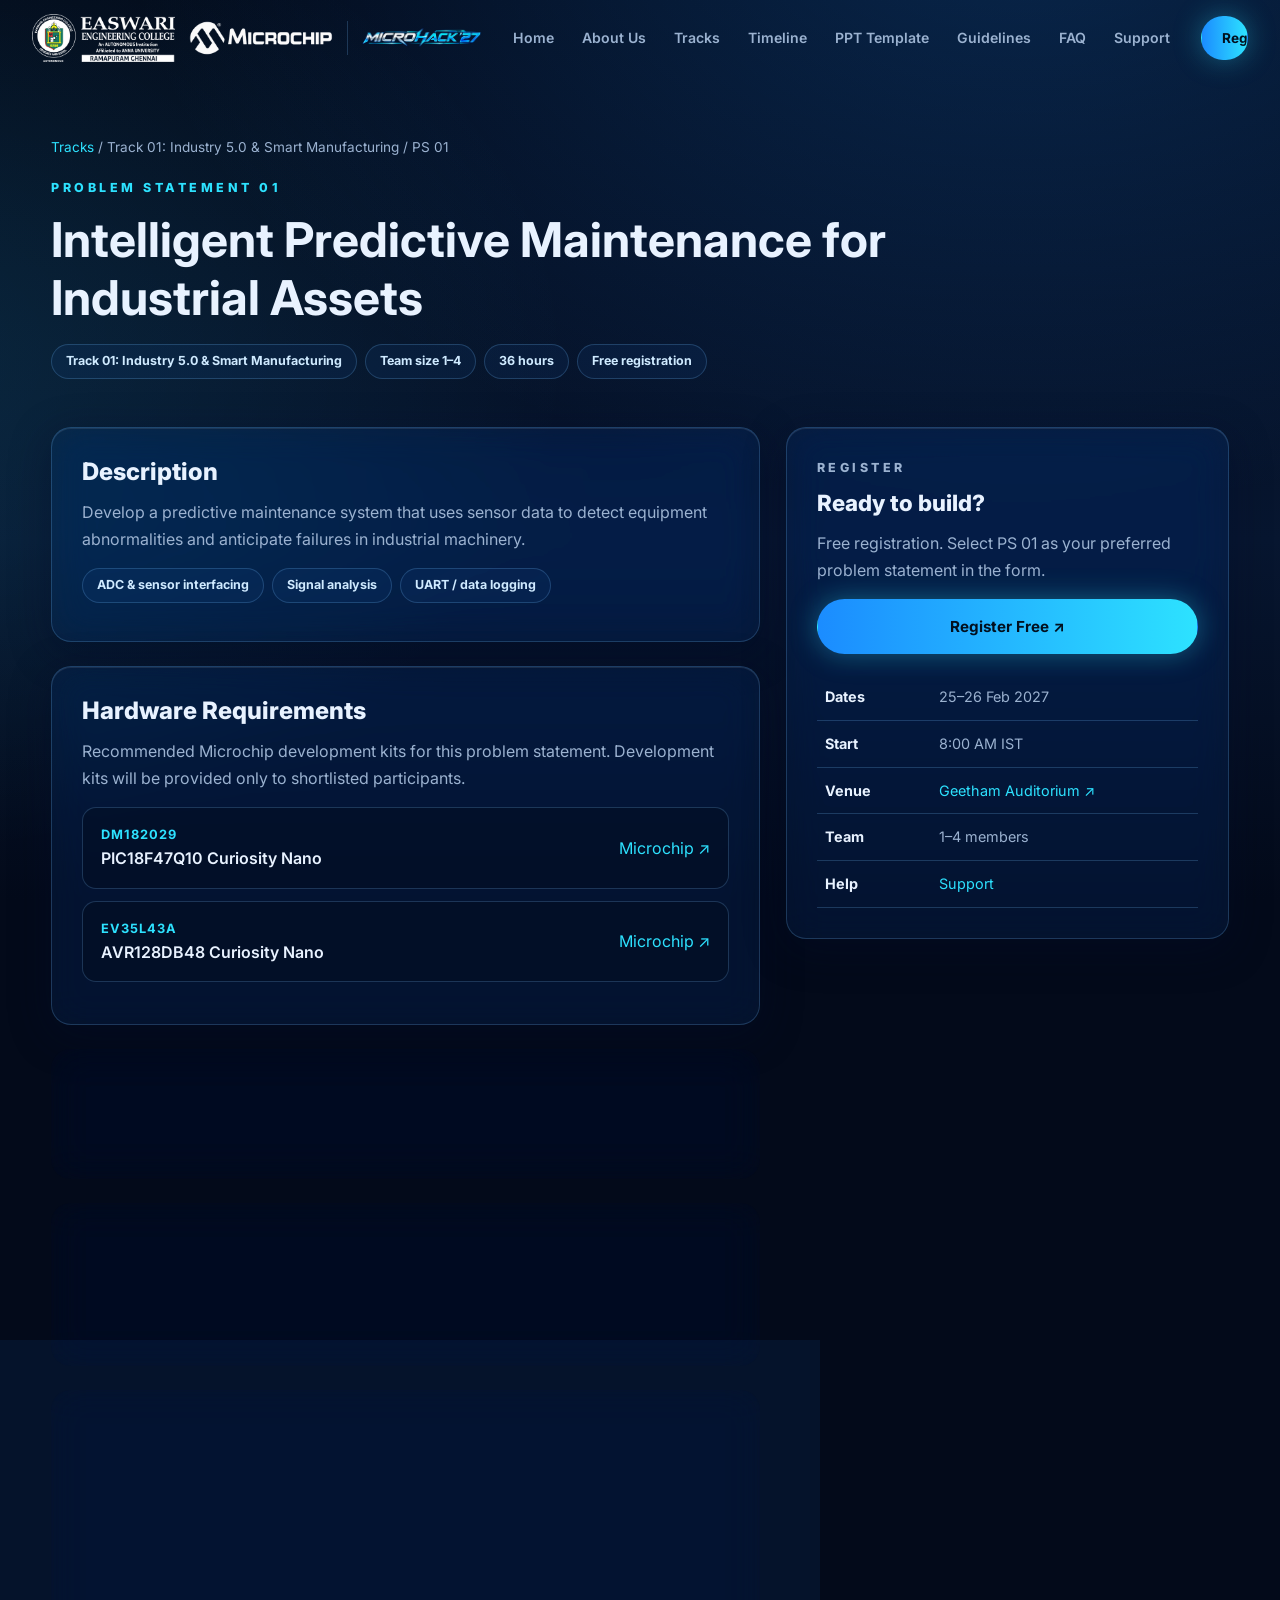
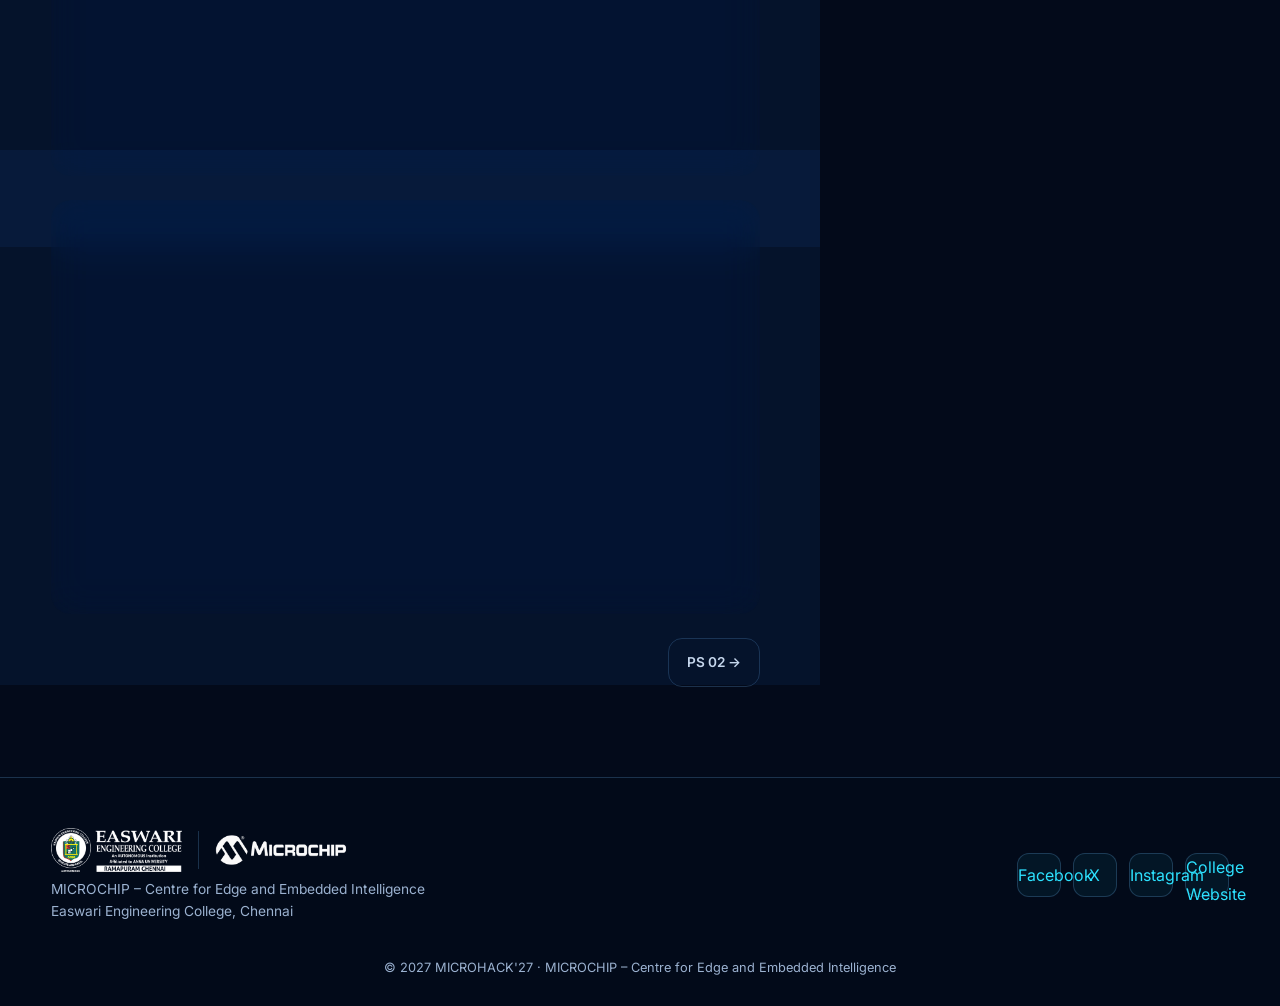
==== ps.html @ e2ea599c "Add files via upload" ====
<!DOCTYPE html><html lang="en"><head><meta charset="UTF-8"><meta name="viewport" content="width=device-width,initial-scale=1"><title>Problem Statement | MICROHACK'27</title><meta name="description" content="MICROHACK'27 – National Level 36 Hours Hackathon, 25–26 February 2027 at Easwari Engineering College, Chennai. Free registration."><meta name="theme-color" content="#030a1a"><link rel="icon" type="image/png" sizes="32x32" href="assets/img/favicon-32.png"><link rel="icon" type="image/png" sizes="192x192" href="assets/img/favicon-192.png"><link rel="apple-touch-icon" href="assets/img/apple-touch-icon.png"><meta property="og:type" content="website"><meta property="og:site_name" content="MICROHACK'27"><meta property="og:title" content="Problem Statement | MICROHACK'27"><meta property="og:description" content="National Level 36 Hours Hackathon, 25–26 February 2027 at Easwari Engineering College, Chennai. Free registration."><meta property="og:image" content="https://microhack27.github.io/assets/img/og-image.jpg"><meta property="og:url" content="https://microhack27.github.io/"><meta name="twitter:card" content="summary_large_image"><meta name="twitter:title" content="Problem Statement | MICROHACK'27"><meta name="twitter:description" content="National Level 36 Hours Hackathon, 25–26 February 2027 at Easwari Engineering College, Chennai. Free registration."><meta name="twitter:image" content="https://microhack27.github.io/assets/img/og-image.jpg"><link rel="preconnect" href="https://fonts.googleapis.com"><link href="https://fonts.googleapis.com/css2?family=Inter:wght@400;500;600;700;800&display=swap" rel="stylesheet"><link rel="stylesheet" href="css/style.css"></head><body><a class="skip" href="#app">Skip to content</a><div id="prog"></div><div class="cur" aria-hidden="true"></div><div class="cur2" aria-hidden="true"></div><nav><div class="wrap"><a class="brand" href="index.html#home" aria-label="MICROHACK'27 home"><img src="assets/img/easwari-logo.png" width="420" height="141" alt="Easwari Engineering College logo"><img src="assets/img/microchip-logo.png" width="420" height="140" alt="Microchip logo"><span class="sep"></span><img class="mh" width="1000" height="333" src="assets/img/microhack27-logo.png" alt="MICROHACK'27"></a>
<div class="links" id="links"><a href="index.html#home">Home</a><a href="index.html#about">About Us</a><a href="index.html#tracks">Tracks</a><a href="index.html#timeline">Timeline</a><a href="index.html#ppt">PPT Template</a><a href="index.html#guidelines">Guidelines</a><a href="index.html#faq">FAQ</a><a href="index.html#support">Support</a><a class="mreg" href="https://docs.google.com/forms/d/e/1FAIpQLSdKbUGo10ZdioGiEhTazxgl5JbF2qxyC5CixQR0mYnGfbqOoQ/viewform?usp=header" target="_blank" rel="noopener">Register Free ↗</a></div>
<a class="btn p navbtn" href="https://docs.google.com/forms/d/e/1FAIpQLSdKbUGo10ZdioGiEhTazxgl5JbF2qxyC5CixQR0mYnGfbqOoQ/viewform?usp=header" target="_blank" rel="noopener">Register Free ↗</a><button class="burger" id="bg" aria-label="Open menu" aria-expanded="false" aria-controls="links">☰</button></div></nav><div id="app"></div><footer><div class="wrap"><div class="fg"><div><div class="fl"><img src="assets/img/easwari-logo.png" width="420" height="141" alt="Easwari Engineering College logo"><span class="sep"></span><img src="assets/img/microchip-logo.png" width="420" height="140" alt="Microchip logo"></div><p>MICROCHIP – Centre for Edge and Embedded Intelligence<br>Easwari Engineering College, Chennai</p></div>
<div class="soc"><a href="https://www.facebook.com/SRMEaswariOfficial" target="_blank" rel="noopener">Facebook</a><a href="https://twitter.com/srm_easwari" target="_blank" rel="noopener">X</a><a href="https://www.instagram.com/srmeaswari/" target="_blank" rel="noopener">Instagram</a><a href="https://srmeaswari.ac.in/" target="_blank" rel="noopener">College Website</a></div></div><p class="copy">© 2027 MICROHACK'27 · MICROCHIP – Centre for Edge and Embedded Intelligence</p></div></footer><script src="js/data.js"></script><script src="js/main.js"></script></body></html>
---- css/style.css ----
@property --a{syntax:"<angle>";initial-value:0deg;inherits:false}
:root{--bg:#030a1a;--bg2:#071630;--blue:#1b8cff;--cyan:#2de2ff;--ice:#cfeaff;--text:#e8f2ff;--mute:#9bb2d0;--glass:rgba(24,70,140,.16);--line:rgba(120,190,255,.22);--r:20px;--ease:cubic-bezier(.22,1,.36,1);--nav:76px}
*{box-sizing:border-box;margin:0;padding:0}html{scroll-behavior:smooth;scroll-padding-top:var(--nav);width:100%;max-width:100%;overflow-x:hidden}
body{font-family:Inter,system-ui,sans-serif;background:var(--bg);color:var(--text);line-height:1.65;width:100%;max-width:100%;overflow-x:hidden;-webkit-font-smoothing:antialiased}
body:before{content:"";position:fixed;inset:0;z-index:-1;background:radial-gradient(900px 600px at 80% -10%,rgba(27,140,255,.22),transparent),radial-gradient(700px 500px at -10% 40%,rgba(45,226,255,.10),transparent),linear-gradient(180deg,var(--bg),var(--bg2) 60%,var(--bg))}
img{max-width:100%;height:auto;display:block}a{color:inherit;text-decoration:none}
.wrap{width:min(1180px,92%);margin:auto}section{padding:110px 0;position:relative;overflow:hidden}
.eyebrow{color:var(--cyan);font-size:.78rem;font-weight:800;letter-spacing:.28em;text-transform:uppercase;margin-bottom:12px}
h2{font-size:clamp(2rem,4.5vw,3.2rem);line-height:1.15;font-weight:800;margin-bottom:14px}h2 em{font-style:normal;background:linear-gradient(90deg,var(--blue),var(--cyan));-webkit-background-clip:text;background-clip:text;color:transparent}
.lead{color:var(--mute);max-width:660px;font-size:1.05rem}.head{margin-bottom:54px}.center{text-align:center}.center .lead{margin:auto}
.glass{background:var(--glass);border:1px solid var(--line);border-radius:var(--r);backdrop-filter:blur(18px) saturate(140%);-webkit-backdrop-filter:blur(18px) saturate(140%);box-shadow:0 10px 40px rgba(0,10,40,.45),inset 0 1px 0 rgba(255,255,255,.09)}
.btn{display:inline-flex;align-items:center;gap:8px;padding:14px 28px;border-radius:999px;font-weight:700;font-size:.95rem;border:1px solid transparent;transition:.35s var(--ease);position:relative;overflow:hidden;cursor:pointer}
.btn.p{background:linear-gradient(90deg,var(--blue),var(--cyan));color:#02101f;box-shadow:0 0 28px rgba(45,226,255,.35)}.btn.p:hover{transform:translateY(-3px);box-shadow:0 0 44px rgba(45,226,255,.6)}
.btn.s{border-color:var(--line);background:var(--glass);backdrop-filter:blur(10px)}.btn.s:hover{border-color:var(--cyan);transform:translateY(-3px);box-shadow:0 0 24px rgba(45,226,255,.25)}
.btn.p:after{content:"";position:absolute;top:0;left:-80%;width:50%;height:100%;background:linear-gradient(90deg,transparent,rgba(255,255,255,.55),transparent);transform:skewX(-20deg);animation:shine 3.4s infinite}
@keyframes shine{to{left:140%}}
/* nav */
#prog{position:fixed;top:0;left:0;height:3px;width:0;background:linear-gradient(90deg,var(--blue),var(--cyan));z-index:200;box-shadow:0 0 12px var(--cyan)}
nav{position:fixed;top:0;left:0;right:0;height:var(--nav);z-index:100;display:flex;align-items:center;transition:.4s var(--ease)}
nav.on{background:rgba(3,10,26,.72);backdrop-filter:blur(18px);border-bottom:1px solid var(--line)}
nav .wrap{display:flex;align-items:center;gap:18px;width:min(1320px,95%)}
.brand{display:flex;align-items:center;gap:14px;flex-shrink:0}.brand img{height:48px;width:auto;object-fit:contain}.brand .sep{width:1px;height:34px;background:var(--line)}.brand .mh{height:40px}
.links{display:flex;gap:2px;margin-left:auto}.links a{padding:8px 13px;border-radius:999px;font-size:.88rem;font-weight:600;color:var(--mute);transition:.3s}.links a:hover,.links a.act{color:#fff;background:rgba(45,226,255,.12)}
.navbtn{padding:10px 20px;font-size:.85rem}.burger{display:none;margin-left:auto;background:none;border:1px solid var(--line);color:#fff;width:44px;height:44px;border-radius:12px;font-size:1.3rem;cursor:pointer}
/* hero */
#home{min-height:100vh;min-height:100dvh;padding:calc(var(--nav) + 12px) 0 20px;display:flex;align-items:center;justify-content:center;position:relative;overflow:hidden;box-sizing:border-box}#cv{position:absolute;inset:0;width:100%;height:100%;z-index:0}
.hero{position:relative;z-index:1;display:grid;grid-template-columns:minmax(0,1.2fr) minmax(0,.8fr);gap:48px;align-items:center;width:min(1320px,95%);margin-inline:auto}
.hero-main{position:relative;z-index:2;min-width:0;max-width:660px}
.free{display:inline-flex;align-items:center;gap:8px;padding:6px 16px;border-radius:999px;font-weight:800;font-size:.76rem;letter-spacing:.12em;text-transform:uppercase;color:#02101f;background:linear-gradient(90deg,#34f5c5,var(--cyan));box-shadow:0 0 22px rgba(52,245,197,.38);margin-bottom:12px}
.free i{width:7px;height:7px;border-radius:50%;background:#02101f;animation:pulse 1.4s infinite}
@keyframes pulse{50%{transform:scale(1.8);opacity:.4}}
.hero-title{font-family:'Orbitron',Inter,system-ui,sans-serif;font-size:clamp(2.1rem,3.8vw,3.4rem);font-weight:900;letter-spacing:.03em;line-height:1.05;margin:0 0 8px;background:linear-gradient(135deg,#ffffff 0%,#d8f5ff 32%,#5fe3ff 68%,#1b8cff 100%);-webkit-background-clip:text;background-clip:text;-webkit-text-fill-color:transparent;color:transparent;filter:drop-shadow(0 0 22px rgba(45,226,255,.45));text-transform:uppercase}
.hero-title .accent{background:linear-gradient(135deg,#5fe3ff 0%,#1b8cff 100%);-webkit-background-clip:text;background-clip:text;-webkit-text-fill-color:transparent;filter:drop-shadow(0 0 16px rgba(45,226,255,.8))}
.sub{font-size:clamp(.92rem,1.35vw,1.15rem);font-weight:700;margin:0 0 3px;letter-spacing:.02em;color:var(--text)}.by{color:var(--mute);font-size:clamp(.8rem,1.05vw,.9rem);margin-bottom:14px}
.info{display:grid;grid-template-columns:repeat(3,minmax(0,1fr));gap:10px;margin-bottom:10px}.info .glass{padding:10px 14px;display:flex;flex-direction:column;justify-content:center;min-width:0;transition:.35s var(--ease)}.info .glass:hover{transform:translateY(-4px);border-color:var(--cyan)}
.info small{display:block;color:var(--cyan);font-size:.62rem;font-weight:800;letter-spacing:.16em;text-transform:uppercase}.info b{font-size:.92rem;display:block;line-height:1.25;margin-top:1px}.info span{font-size:.72rem;color:var(--mute);display:block;margin-top:1px}.info a b{text-decoration:underline;text-decoration-color:var(--cyan);text-underline-offset:3px}.w2{grid-column:span 2}
.cd{display:grid;grid-template-columns:repeat(4,minmax(0,1fr));gap:8px;padding:10px 16px;margin-bottom:14px;width:100%;align-items:center}.cd small{grid-column:1/-1;font-size:.62rem;letter-spacing:.18em;color:var(--mute);font-weight:700;margin-bottom:2px;text-align:left}.cd div{text-align:center;min-width:0}.cd b{font-size:1.45rem;font-weight:800;display:block;line-height:1;font-variant-numeric:tabular-nums}.cd span{font-size:.58rem;letter-spacing:.12em;color:var(--cyan);display:block;margin-top:2px}
.cta{display:flex;gap:12px;flex-wrap:wrap;align-items:center}.cta .btn{padding:10px 22px;font-size:.88rem}
.orb{position:relative;display:grid;place-items:center;aspect-ratio:1;max-width:min(390px,42vh);max-height:min(390px,42vh);width:100%;margin:0 auto;justify-self:center}.orb img{width:62%;height:auto;object-fit:contain;z-index:2;animation:fl 5s ease-in-out infinite;filter:drop-shadow(0 0 35px rgba(27,140,255,.85))}
.orb i{position:absolute;border-radius:50%;border:1px dashed var(--line);animation:spin 22s linear infinite}.orb i:nth-child(1){inset:4%}.orb i:nth-child(2){inset:16%;animation-direction:reverse;border-color:rgba(45,226,255,.45);animation-duration:15s}.orb i:nth-child(3){inset:-4%;border-style:solid;border-color:rgba(27,140,255,.18);animation-duration:34s}
.orb i:before{content:"";position:absolute;top:-5px;left:50%;width:10px;height:10px;border-radius:50%;background:var(--cyan);box-shadow:0 0 16px var(--cyan)}@keyframes spin{to{transform:rotate(360deg)}}
.scroll{position:absolute;bottom:12px;left:50%;transform:translateX(-50%);z-index:2;width:20px;height:32px;border:2px solid var(--line);border-radius:12px;opacity:.75}.scroll:after{content:"";position:absolute;top:5px;left:50%;width:3px;height:6px;margin-left:-1.5px;border-radius:2px;background:var(--cyan);animation:wh 1.8s infinite}@keyframes wh{to{transform:translateY(14px);opacity:0}}
@media(max-height:760px){:root{--nav:62px}#home{padding:calc(var(--nav) + 6px) 0 14px}.hero-title{font-size:clamp(1.85rem,3.2vw,2.5rem);margin-bottom:4px}.free{margin-bottom:8px;padding:4px 12px;font-size:.7rem}.by{margin-bottom:10px}.info{gap:6px;margin-bottom:10px}.info .glass{padding:6px 10px}.info b{font-size:.84rem}.cd{padding:6px 12px;margin-bottom:10px}.cd b{font-size:1.22rem}.cta .btn{padding:8px 18px;font-size:.82rem}.orb{max-width:min(280px,36vh);max-height:min(280px,36vh)}.scroll{display:none}}
/* about */
.about{display:grid;grid-template-columns:1fr 1.1fr;gap:48px;align-items:center}.about p{color:var(--mute);margin-bottom:16px}.about p b{color:var(--text)}
.stats{display:grid;grid-template-columns:repeat(3,1fr);gap:12px;margin-top:26px}.stats .glass{padding:16px 12px;text-align:center}.stats small{display:block;font-size:.65rem;letter-spacing:.16em;color:var(--cyan);font-weight:800}.stats b{font-size:1.05rem}
.slider{position:relative;aspect-ratio:16/11;overflow:hidden;padding:8px}.slider .sl{position:absolute;inset:8px;border-radius:14px;overflow:hidden;opacity:0;transition:opacity 1.1s}.slider .sl.on{opacity:1}
.slider img{width:100%;height:100%;object-fit:cover;transform:scale(1.12);transition:transform 6s linear}.sl.on img{transform:scale(1)}
.slider .cap{position:absolute;left:8px;right:8px;bottom:8px;padding:30px 18px 14px;background:linear-gradient(transparent,rgba(3,10,26,.9));font-size:.85rem;font-weight:600;border-radius:0 0 14px 14px}
.dots{position:absolute;right:22px;bottom:18px;display:flex;gap:7px;z-index:3}.dots button{width:9px;height:9px;border-radius:9px;border:0;background:rgba(255,255,255,.4);cursor:pointer;transition:.4s}.dots button.on{width:28px;background:var(--cyan)}
.marq{margin-top:56px;overflow:hidden;mask-image:linear-gradient(90deg,transparent,#000 10%,#000 90%,transparent);-webkit-mask-image:linear-gradient(90deg,transparent,#000 10%,#000 90%,transparent)}
.mt{display:flex;gap:18px;width:max-content;animation:mq 34s linear infinite}.marq:hover .mt{animation-play-state:paused}.mt img{height:190px;width:300px;object-fit:cover;border-radius:16px;border:1px solid var(--line);transition:.5s var(--ease)}.mt img:hover{transform:scale(1.06) translateY(-6px);border-color:var(--cyan)}@keyframes mq{to{transform:translateX(calc(-50% - 9px))}}
/* tracks */
.tw{position:relative}.ts{display:grid;grid-template-columns:repeat(3,minmax(0,1fr));gap:24px;align-items:stretch}
.tc{display:flex;flex-direction:column;min-width:0;padding:30px 24px;position:relative;transition:transform .5s var(--ease),box-shadow .5s var(--ease),border-color .5s var(--ease)}.tc:hover{border-color:rgba(45,226,255,.55)}
.tc:hover{transform:translateY(-6px);box-shadow:0 20px 60px rgba(27,140,255,.28)}
.ti{width:64px;height:64px;border-radius:18px;display:grid;place-items:center;background:linear-gradient(135deg,rgba(27,140,255,.35),rgba(45,226,255,.15));border:1px solid var(--line);margin-bottom:18px;box-shadow:0 0 28px rgba(45,226,255,.25)}.ti svg{width:34px;height:34px;stroke:var(--cyan);fill:none;stroke-width:1.7;stroke-linecap:round;stroke-linejoin:round}
.tc h3{font-size:1.35rem;line-height:1.3;margin-bottom:8px}.tc>p{color:var(--mute);font-size:.92rem;margin-bottom:20px}.tc>p.eyebrow{color:var(--cyan);font-size:.78rem;margin-bottom:4px}
.pl{display:grid;gap:10px}.pl a{display:flex;gap:12px;align-items:center;padding:12px 14px;border-radius:14px;border:1px solid var(--line);background:rgba(3,10,26,.4);font-size:.88rem;font-weight:600;line-height:1.4;transition:.35s var(--ease)}.pl a b{color:var(--cyan);font-size:.75rem;letter-spacing:.1em;white-space:nowrap}.pl a:hover{background:rgba(45,226,255,.12);border-color:var(--cyan);transform:translateX(6px)}.pl a:after{content:"→";margin-left:auto;color:var(--cyan)}
/* timeline */
.tl{position:relative;max-width:900px;margin:auto}.tl:before,.tl .fill{content:"";position:absolute;left:50%;top:0;width:3px;margin-left:-1.5px;border-radius:3px}.tl:before{bottom:0;background:var(--line)}.tl .fill{height:0;background:linear-gradient(var(--blue),var(--cyan));box-shadow:0 0 16px var(--cyan);z-index:1}
.ti2{position:relative;width:50%;padding:0 46px 52px 0}.ti2:nth-child(odd){margin-left:0}.ti2:nth-child(even){margin-left:50%;padding:0 0 52px 46px}
.ti2 .dot{position:absolute;top:22px;right:-11px;width:22px;height:22px;border-radius:50%;background:var(--bg);border:3px solid var(--line);z-index:2;transition:.5s}.ti2:nth-child(even) .dot{right:auto;left:-11px}.ti2.act .dot{border-color:var(--cyan);background:var(--cyan);box-shadow:0 0 0 6px rgba(45,226,255,.2),0 0 22px var(--cyan)}
.ti2 .glass{padding:22px 24px;transition:.4s var(--ease)}.ti2 .glass:hover{transform:translateY(-5px);border-color:var(--cyan)}.ti2 small{color:var(--cyan);font-weight:800;letter-spacing:.14em;font-size:.76rem}.ti2 h3{margin:4px 0;font-size:1.2rem}.ti2 p{color:var(--mute);font-size:.92rem}
/* guidelines support */
.gg{display:grid;grid-template-columns:repeat(2,1fr);gap:24px}.gc{padding:30px}.gc h3{margin-bottom:14px;display:flex;gap:10px;align-items:center}.gc h3 span{color:var(--cyan)}.gc ul{list-style:none;display:grid;gap:10px}.gc li{position:relative;padding-left:26px;color:var(--mute);font-size:.94rem}.gc li:before{content:"";position:absolute;left:3px;top:.6em;width:8px;height:8px;border-radius:50%;background:var(--cyan);box-shadow:0 0 10px var(--cyan)}.gc li b{color:var(--text)}.gc.full{grid-column:1/-1}.gc.full ul{grid-template-columns:repeat(2,1fr);gap:10px 28px}
.sg{display:grid;grid-template-columns:repeat(4,1fr);gap:20px}.sc{padding:26px 22px;transition:.4s var(--ease)}.sc:hover{transform:translateY(-6px);border-color:var(--cyan)}.sc small{color:var(--cyan);font-size:.7rem;letter-spacing:.16em;font-weight:800}.sc h3{font-size:1.05rem;margin:4px 0 2px}.sc p{color:var(--mute);font-size:.82rem;margin-bottom:10px}.sc a{font-weight:700;color:var(--ice);font-size:1.02rem;word-break:break-word}.sc a:hover{color:var(--cyan)}
.cb{margin-top:60px;padding:46px 28px;text-align:center}
footer{border-top:1px solid var(--line);padding:50px 0 28px;background:rgba(3,10,26,.6)}.fg{display:flex;justify-content:space-between;gap:24px 30px;flex-wrap:wrap;align-items:center}.fl{display:flex;gap:16px;align-items:center}.fl img{height:44px;width:auto}.fl .sep{width:1px;height:38px;background:var(--line)}
footer p{color:var(--mute);font-size:.86rem;margin-top:6px}.soc{display:flex;gap:12px;flex-wrap:wrap}.soc a{width:44px;height:44px;display:grid;place-items:center;border-radius:12px;border:1px solid var(--line);background:rgba(45,226,255,.06);color:var(--cyan);transition:.3s var(--ease)}.soc a svg{width:20px;height:20px;fill:currentColor}.soc a svg.st{fill:none;stroke:currentColor;stroke-width:1.8;stroke-linecap:round;stroke-linejoin:round}.soc a:hover{border-color:var(--cyan);background:rgba(45,226,255,.16);color:#fff;transform:translateY(-3px);box-shadow:0 0 18px rgba(45,226,255,.3)}.sc a svg{width:16px;height:16px;fill:none;stroke:var(--cyan);stroke-width:2;stroke-linecap:round;stroke-linejoin:round;flex:none}.sc a{display:inline-flex;align-items:center;gap:8px}.copy{text-align:center;margin-top:34px;color:var(--mute);font-size:.8rem}
/* cursor + reveal */
.cur,.cur2{position:fixed;top:0;left:0;pointer-events:none;z-index:999;border-radius:50%;opacity:0;transition:opacity .3s,width .25s,height .25s,background .25s}.cur{width:8px;height:8px;margin:-4px;background:var(--cyan);box-shadow:0 0 14px var(--cyan)}.cur2{width:38px;height:38px;margin:-19px;border:1.5px solid rgba(45,226,255,.6)}.cur2.h{width:64px;height:64px;margin:-32px;background:rgba(45,226,255,.1)}
.rv{opacity:0;transform:translateY(40px);transition:opacity .9s var(--ease),transform .9s var(--ease);transition-delay:var(--d,0s)}.rv.in{opacity:1;transform:none}.rv.l{transform:translateX(-50px)}.rv.r{transform:translateX(50px)}.rv.in.l,.rv.in.r{transform:none}
.load{animation:ld .8s var(--ease) both}@keyframes ld{from{opacity:0;transform:translateY(16px)}}
/* ps page */
.pshero{padding:calc(var(--nav) + 60px) 0 40px}.crumb{font-size:.85rem;color:var(--mute);margin-bottom:20px}.crumb a{color:var(--cyan)}.pshero h1{font-size:clamp(1.8rem,4vw,3rem);line-height:1.2;margin:10px 0 18px;max-width:900px}
.pill{display:inline-block;padding:6px 14px;border-radius:999px;border:1px solid var(--line);background:var(--glass);font-size:.78rem;font-weight:700;margin:0 8px 8px 0;color:var(--ice)}
.pb{display:grid;grid-template-columns:1.6fr 1fr;gap:26px;align-items:start;padding-bottom:90px}.pb .glass{padding:30px;margin-bottom:24px}.pb h2{font-size:1.5rem;margin-bottom:14px}.pb p{color:var(--mute)}
.kit{display:flex;gap:14px;align-items:center;justify-content:space-between;padding:16px 18px;margin-bottom:12px;border-radius:14px;border:1px solid var(--line);background:rgba(3,10,26,.4);transition:.35s}.kit:hover{border-color:var(--cyan);transform:translateX(5px)}.kit b{display:block;color:var(--cyan);font-size:.8rem;letter-spacing:.08em}.kit span{font-weight:600}.kit em{font-style:normal;color:var(--cyan);white-space:nowrap}
table{width:100%;border-collapse:collapse;font-size:.9rem}td{padding:11px 8px;border-bottom:1px solid var(--line);vertical-align:top;color:var(--mute)}td:first-child{color:var(--text);font-weight:700;width:30%}
.pb ul{list-style:none;display:grid;gap:8px}.pb li{color:var(--mute);font-size:.92rem}.pb li a{color:var(--cyan);text-decoration:underline;text-underline-offset:3px}.side{position:sticky;top:calc(var(--nav) + 20px)}.side .btn{width:100%;justify-content:center;margin-top:16px}
.pn{display:flex;justify-content:space-between;gap:14px;margin-top:6px}.pn a{padding:12px 18px;font-size:.85rem;font-weight:600;border-radius:14px;border:1px solid var(--line);transition:.3s}.pn a:hover{border-color:var(--cyan)}
@media(max-width:1000px){.about,.pb{grid-template-columns:1fr}.hero{grid-template-columns:1.2fr .8fr;gap:24px}.orb{max-width:280px;max-height:280px}.sg{grid-template-columns:repeat(2,1fr)}.side{position:static}}
@media(max-width:900px){.burger{display:block}.links{position:fixed;top:var(--nav);left:0;right:0;flex-direction:column;padding:16px;background:rgba(3,10,26,.96);backdrop-filter:blur(20px);border-bottom:1px solid var(--line);transform:translateY(-130%);visibility:hidden;transition:.45s var(--ease),visibility 0s .45s;margin:0}.links.open{transform:none;visibility:visible;transition:.45s var(--ease),visibility 0s}.links a{padding:14px}.navbtn{display:none}}
@media(max-width:768px){:root{--nav:60px}section{padding:70px 0}#home{min-height:100vh;min-height:100svh;padding:calc(var(--nav) + 8px) 0 16px;display:flex;align-items:center;justify-content:center}.hero{grid-template-columns:1fr;gap:0;text-align:center;justify-items:center;width:92%}.hero-main{width:100%;max-width:100%;min-width:0;display:flex;flex-direction:column;align-items:center}.orb{max-width:110px;max-height:110px;width:110px;height:110px;margin:0 auto 8px;order:-1}.orb img{width:64%;height:auto;object-fit:contain}.free{margin:0 auto 8px;padding:5px 14px;font-size:.68rem;max-width:100%}.hero-title{font-size:clamp(1.4rem,6.2vw,1.95rem);line-height:1.05;margin:0 0 4px;text-align:center;letter-spacing:.01em;max-width:100%}.sub{font-size:clamp(.8rem,3.2vw,.92rem);margin:0 0 2px;text-align:center;max-width:100%}.by{font-size:clamp(.68rem,2.6vw,.76rem);margin-bottom:10px;text-align:center;max-width:100%;word-break:break-word}.info{display:grid;grid-template-columns:1fr 1fr;grid-auto-flow:dense;gap:6px;margin-bottom:10px;width:100%;text-align:left}.w2{grid-column:1/-1}.info .glass{padding:7px 10px}.info small{font-size:.56rem;letter-spacing:.12em}.info b{font-size:.82rem;line-height:1.2}.info span{font-size:.65rem;line-height:1.2;display:block}.cd{width:100%;display:grid;grid-template-columns:repeat(4,1fr);gap:4px;padding:7px 10px;margin:0 auto 10px;box-sizing:border-box}.cd small{grid-column:1/-1;text-align:center;font-size:.56rem;margin-bottom:2px}.cd div{min-width:0;text-align:center}.cd b{font-size:1.25rem}.cd span{font-size:.52rem}.cta{display:flex;gap:8px;width:100%;max-width:380px;margin:0 auto;justify-content:center}.cta .btn{flex:1 1 0;min-width:0;justify-content:center;padding:9px 10px;font-size:.82rem;white-space:nowrap}.scroll{display:none}.rv.l,.rv.r{transform:translateY(25px)}.brand img{height:34px}.brand .mh{display:none}.brand .sep{display:none}.gg,.gc.full ul,.sg{grid-template-columns:1fr}.tl:before,.tl .fill{left:14px}.ti2,.ti2:nth-child(even){width:100%;margin:0;padding:0 0 38px 46px}.ti2 .dot,.ti2:nth-child(even) .dot{left:3px;right:auto}.mt img{height:140px;width:220px}.stats{grid-template-columns:1fr}.head{margin-bottom:36px}.gc{padding:22px 18px}.pb .glass{padding:22px 18px}.kit{flex-wrap:wrap}.tc{padding:26px 20px}.pn a{padding:10px 14px}td:first-child{width:36%}.cb{padding:34px 18px}}
@media(hover:none),(pointer:coarse){.cur,.cur2{display:none}}
@media(prefers-reduced-motion:reduce){*{animation:none!important;transition:none!important}.rv{opacity:1;transform:none}}

.skip{position:fixed;left:12px;top:-60px;z-index:300;padding:10px 16px;border-radius:10px;background:var(--cyan);color:#02101f;font-weight:700;transition:top .2s}.skip:focus{top:12px}
a:focus-visible,button:focus-visible{outline:2px solid var(--cyan);outline-offset:3px;border-radius:8px}
.mreg{display:none}
@media(max-width:900px){.links .mreg{display:block;margin-top:6px;text-align:center;font-weight:700;color:#02101f!important;background:linear-gradient(90deg,var(--blue),var(--cyan));border-radius:999px}}
@media(max-width:1100px) and (min-width:901px){.links a{padding:8px 9px;font-size:.82rem}.navbtn{padding:9px 14px}}
@media(max-width:380px){.brand img{height:30px}.brand{gap:8px}nav .wrap{gap:10px}.hero-title{font-size:1.65rem;max-width:calc(100% - 80px)}.orb{width:76px;height:76px;max-width:76px;max-height:76px}.info{grid-template-columns:1fr 1fr;gap:5px}.info .glass{padding:6px 7px}.info b{font-size:.78rem}.cd b{font-size:1.12rem}.cd span{font-size:.54rem;letter-spacing:.08em}.stats b{font-size:.95rem}.cta{flex-direction:column;gap:6px}.cta .btn{width:100%;padding:8px 12px}}
@media(min-width:769px) and (max-width:1100px){.brand .mh,.brand .sep{display:none}.links a{padding:8px 10px}}

@media(max-width:1000px){.ts{grid-template-columns:repeat(2,minmax(0,1fr))}}@media(max-width:680px){.ts{grid-template-columns:1fr}}
.sc a[href^="mailto"]{font-size:.8rem;align-items:flex-start}.sc a[href^="mailto"] span{overflow-wrap:anywhere}.sc a[href^="mailto"] svg{margin-top:4px}
/* ---- simplified hero ---- */
.hero{grid-template-columns:minmax(0,1fr) minmax(0,1fr);gap:40px}
.hero-main{max-width:640px}
.hero-title{font-size:clamp(2.4rem,4.6vw,4rem);margin-bottom:10px}
.sub{font-size:clamp(1rem,1.5vw,1.25rem)}.by{margin-bottom:20px}
.info{display:grid;grid-template-columns:repeat(3,auto);justify-content:space-between;gap:0;padding:6px 0;margin-bottom:18px;width:100%}
.info>*{padding:10px 20px;display:block;min-width:0;transition:.3s var(--ease)}
.info>*+*{border-left:1px solid var(--line)}
.info .glass,.info>*:hover{transform:none}
.info a:hover b{color:var(--cyan)}
.info small{font-size:.64rem;letter-spacing:.16em}.info b{font-size:1rem;margin-top:3px}.info span{font-size:.76rem;margin-top:2px}
.cd{display:flex;align-items:flex-end;gap:0;padding:0;margin:0 0 22px;width:fit-content;background:none;border:0;box-shadow:none;backdrop-filter:none;-webkit-backdrop-filter:none;flex-wrap:wrap}
.cd small{width:100%;margin-bottom:8px;font-size:.66rem;letter-spacing:.2em}
.cd div{min-width:0;padding:0 22px;text-align:left}.cd div:first-of-type{padding-left:0}.cd div+div{border-left:1px solid var(--line)}
.cd b{font-size:clamp(1.8rem,2.8vw,2.4rem);color:#fff}.cd span{font-size:.62rem}
.cta .btn{padding:12px 26px;font-size:.92rem}
.orb{max-width:min(600px,70vh);max-height:min(600px,70vh);width:100%}.orb img{width:72%}
@media(max-width:1100px){.hero{gap:20px}.info>*{padding:10px 14px}.info b{font-size:.92rem}}
@media(max-width:1000px){.orb{max-width:min(420px,48vh);max-height:min(420px,48vh)}}
@media(max-width:768px){
.hero{width:92%;grid-template-columns:1fr}.orb{max-width:150px;max-height:150px;width:150px;height:150px;margin:0 auto 10px}.orb img{width:66%}
.hero-title{font-size:clamp(1.9rem,9vw,2.6rem)}.by{margin-bottom:14px}
.info{grid-template-columns:1fr;padding:4px 0;text-align:left;margin-bottom:14px}
.info>*{padding:10px 16px}.info>*+*{border-left:0;border-top:1px solid var(--line)}
.info small{font-size:.6rem}.info b{font-size:.95rem}.info span{font-size:.72rem}
.cd{display:grid;grid-template-columns:repeat(4,1fr);width:100%;margin:0 0 16px;padding:0;background:none}
.cd small{grid-column:1/-1;text-align:center}.cd div{padding:0 4px;text-align:center}.cd b{font-size:1.5rem}.cd span{font-size:.56rem}
.cta{width:100%;max-width:none}
}
@media(max-height:760px) and (min-width:769px){.hero-title{font-size:clamp(2.1rem,3.8vw,3rem)}.info>*{padding:6px 18px}.cd{margin-bottom:14px}.orb{max-width:min(520px,66vh);max-height:min(520px,66vh)}}

/* PPT template + FAQ + PS lists */
.pptc{max-width:900px;margin:auto;padding:30px 32px;display:grid;grid-template-columns:auto 1fr auto;gap:26px;align-items:center}
.pptic{width:64px;height:64px;border-radius:18px;display:grid;place-items:center;border:1px solid var(--line);background:rgba(45,226,255,.08)}.pptic svg{width:32px;height:32px;fill:none;stroke:var(--cyan);stroke-width:1.8;stroke-linecap:round;stroke-linejoin:round}
.pptx h3{font-size:1.2rem;margin-bottom:6px}.pptx p{color:var(--mute);font-size:.94rem}.pptx .note{margin-top:8px;font-size:.84rem;color:var(--cyan)}
.faq{max-width:860px;margin:auto;display:grid;gap:14px}.fq{padding:0;transition:border-color .3s var(--ease)}.fq:hover,.fq[open]{border-color:var(--cyan)}
.fq summary{list-style:none;cursor:pointer;padding:20px 24px;font-weight:700;display:flex;justify-content:space-between;align-items:center;gap:16px}.fq summary::-webkit-details-marker{display:none}
.fq summary:after{content:"+";flex:none;width:30px;height:30px;border-radius:50%;display:grid;place-items:center;border:1px solid var(--line);color:var(--cyan);font-size:1.2rem;line-height:1;transition:transform .3s var(--ease),background .3s}
.fq[open] summary:after{transform:rotate(45deg);background:rgba(45,226,255,.12)}.fq summary:focus-visible{outline:2px solid var(--cyan);outline-offset:-2px;border-radius:var(--r)}
.fa{padding:0 24px 22px}.fa p{color:var(--mute);font-size:.95rem}
.pb ul.bl{list-style:none;display:grid;gap:10px}.pb ul.bl li{color:var(--mute);font-size:.94rem}.pb ul.bl b{color:var(--text)}
@media(max-width:768px){.pptc{grid-template-columns:1fr;text-align:center;justify-items:center;padding:24px 18px}.fq summary{padding:16px 18px}.fa{padding:0 18px 18px}}
@media(min-width:901px) and (max-width:1250px){.links a{padding:8px 8px;font-size:.8rem}}
.links a,.navbtn{white-space:nowrap}
@media(min-width:901px) and (max-width:1100px){.links a{padding:8px 6px;font-size:.76rem}.navbtn{padding:9px 12px;font-size:.8rem}.brand img{height:34px}}

.eec{grid-template-columns:1.05fr 1fr}.eecimg{aspect-ratio:3/2}.eecimg img{transform:none;transition:none}@media(max-width:1000px){.eec{grid-template-columns:1fr}}
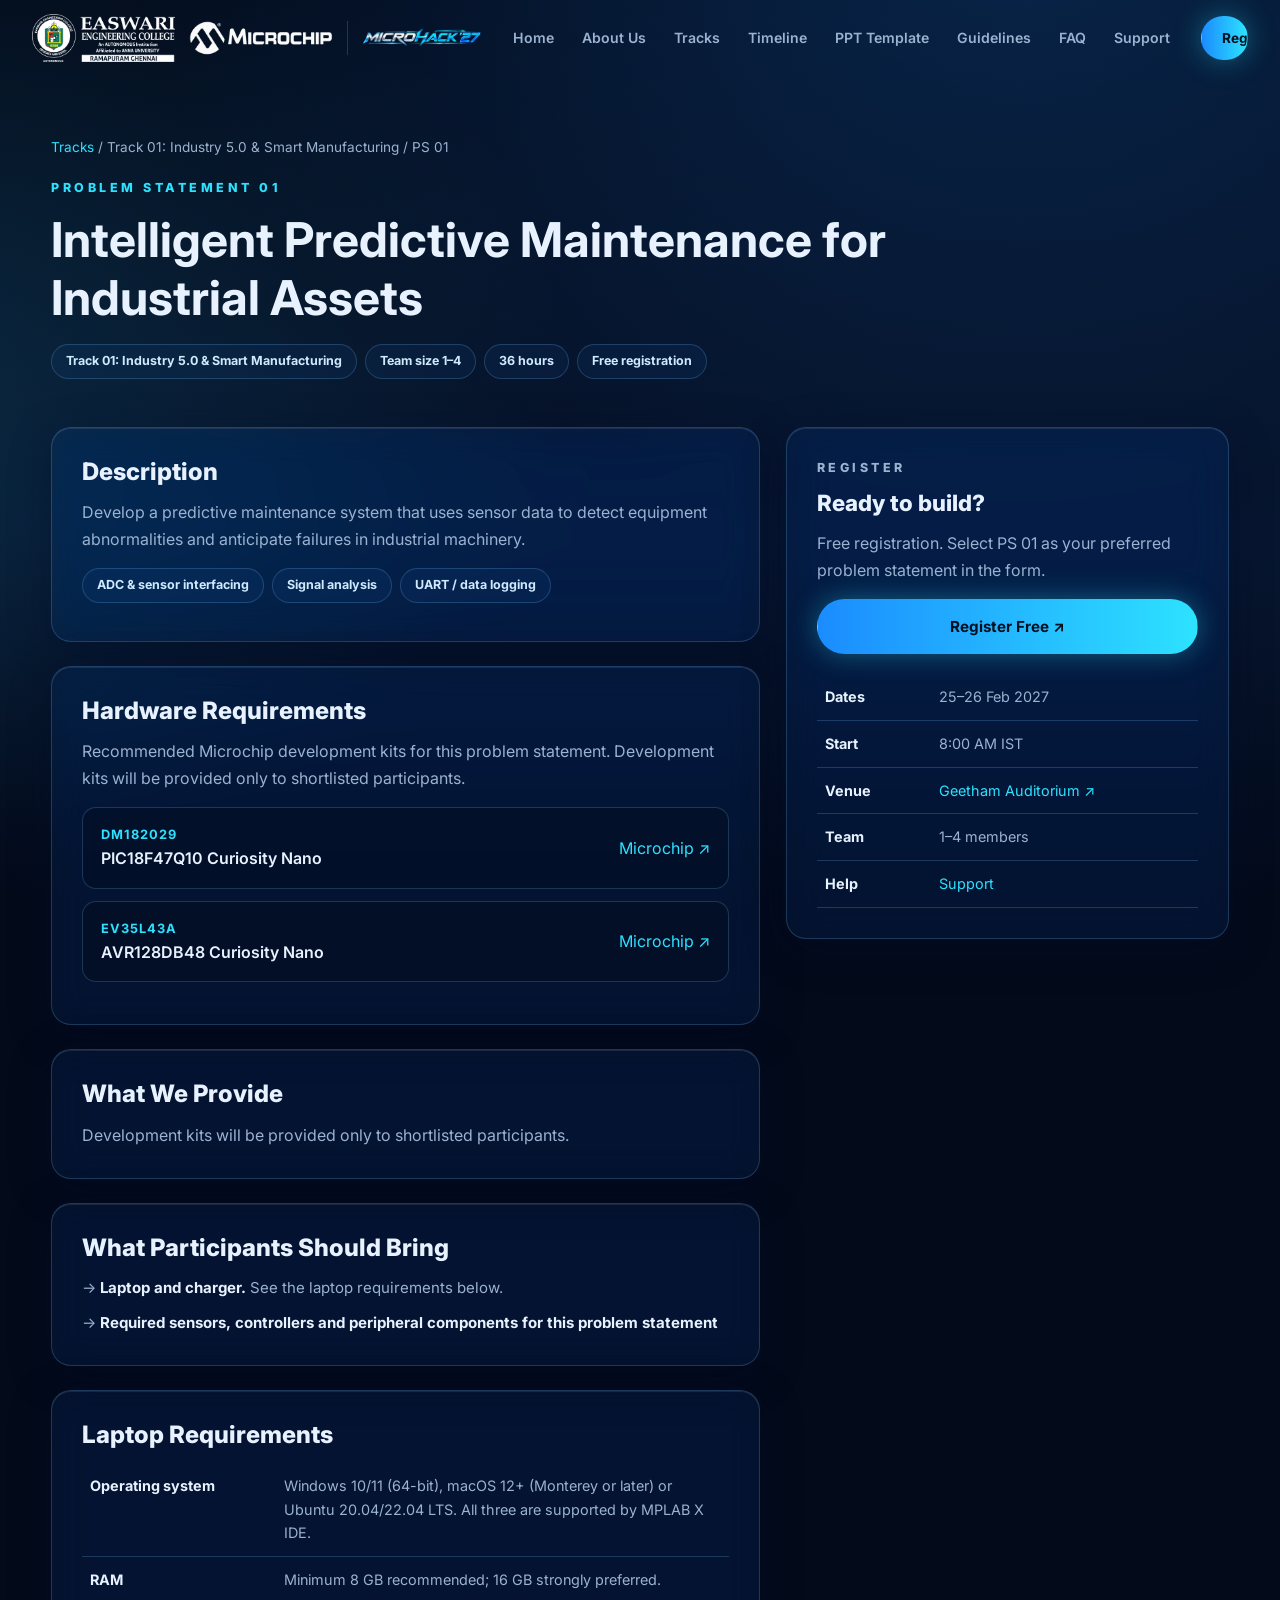
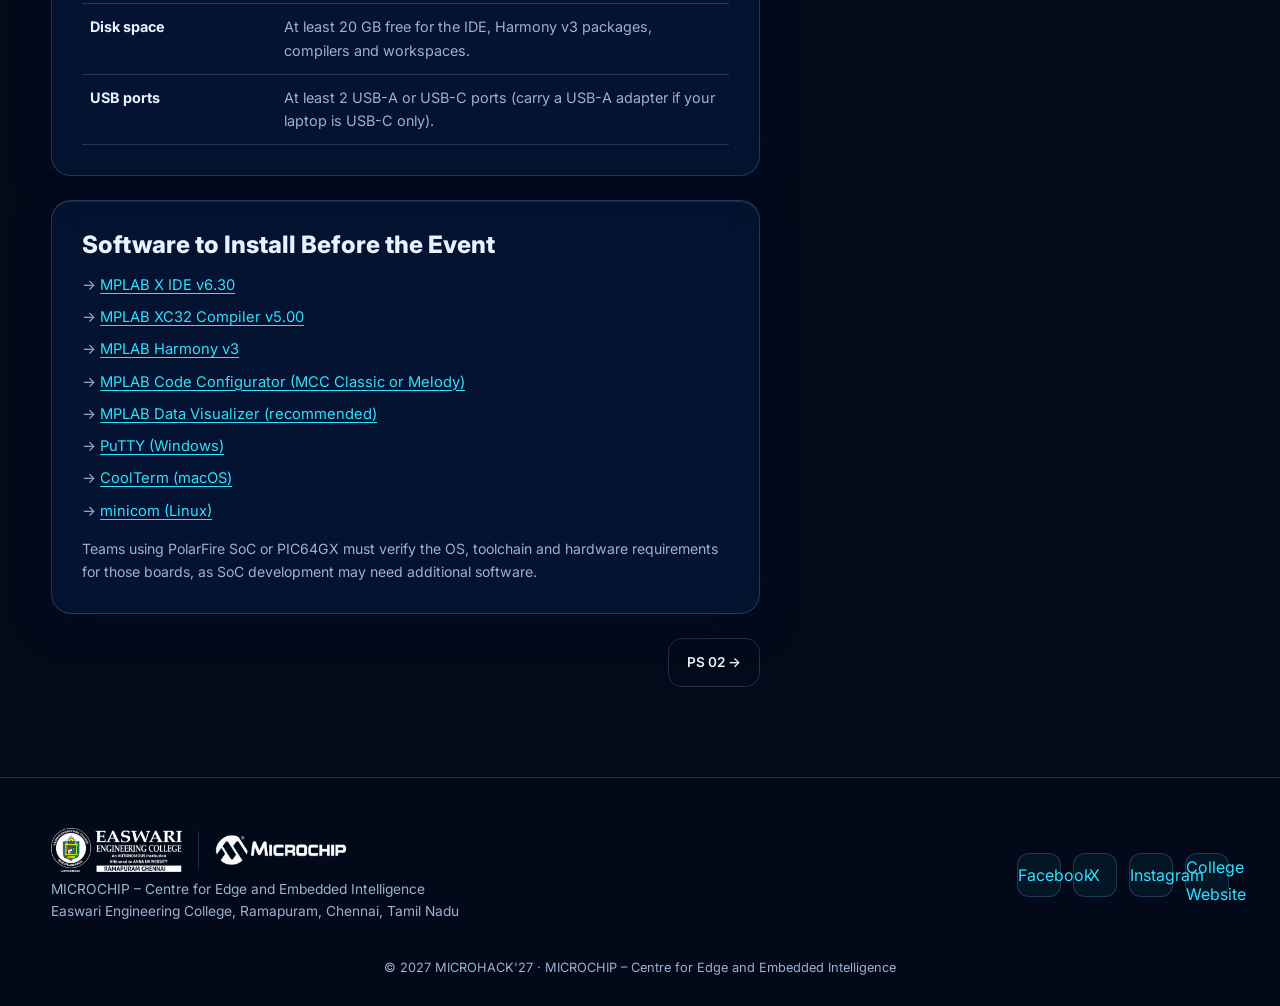
==== commit 61d3beb5: "Add files via upload" ====
--- a/ps.html
+++ b/ps.html
@@ -1,4 +1,4 @@
-<!DOCTYPE html><html lang="en"><head><meta charset="UTF-8"><meta name="viewport" content="width=device-width,initial-scale=1"><title>Problem Statement | MICROHACK'27</title><meta name="description" content="MICROHACK'27 – National Level 36 Hours Hackathon, 25–26 February 2027 at Easwari Engineering College, Chennai. Free registration."><meta name="theme-color" content="#030a1a"><link rel="icon" type="image/png" sizes="32x32" href="assets/img/favicon-32.png"><link rel="icon" type="image/png" sizes="192x192" href="assets/img/favicon-192.png"><link rel="apple-touch-icon" href="assets/img/apple-touch-icon.png"><meta property="og:type" content="website"><meta property="og:site_name" content="MICROHACK'27"><meta property="og:title" content="Problem Statement | MICROHACK'27"><meta property="og:description" content="National Level 36 Hours Hackathon, 25–26 February 2027 at Easwari Engineering College, Chennai. Free registration."><meta property="og:image" content="https://microhack27.github.io/assets/img/og-image.jpg"><meta property="og:url" content="https://microhack27.github.io/"><meta name="twitter:card" content="summary_large_image"><meta name="twitter:title" content="Problem Statement | MICROHACK'27"><meta name="twitter:description" content="National Level 36 Hours Hackathon, 25–26 February 2027 at Easwari Engineering College, Chennai. Free registration."><meta name="twitter:image" content="https://microhack27.github.io/assets/img/og-image.jpg"><link rel="preconnect" href="https://fonts.googleapis.com"><link href="https://fonts.googleapis.com/css2?family=Inter:wght@400;500;600;700;800&display=swap" rel="stylesheet"><link rel="stylesheet" href="css/style.css"></head><body><a class="skip" href="#app">Skip to content</a><div id="prog"></div><div class="cur" aria-hidden="true"></div><div class="cur2" aria-hidden="true"></div><nav><div class="wrap"><a class="brand" href="index.html#home" aria-label="MICROHACK'27 home"><img src="assets/img/easwari-logo.png" width="420" height="141" alt="Easwari Engineering College logo"><img src="assets/img/microchip-logo.png" width="420" height="140" alt="Microchip logo"><span class="sep"></span><img class="mh" width="1000" height="333" src="assets/img/microhack27-logo.png" alt="MICROHACK'27"></a>
+<!DOCTYPE html><html lang="en"><head><meta charset="UTF-8"><meta name="viewport" content="width=device-width,initial-scale=1"><title>Problem Statement | MICROHACK'27</title><meta name="description" content="MICROHACK'27 – National Level 36 Hours Hackathon, 25–26 February 2027 at Easwari Engineering College, Ramapuram, Chennai, Tamil Nadu. Free registration."><meta name="theme-color" content="#030a1a"><link rel="icon" type="image/png" sizes="32x32" href="assets/img/favicon-32.png"><link rel="icon" type="image/png" sizes="192x192" href="assets/img/favicon-192.png"><link rel="apple-touch-icon" href="assets/img/apple-touch-icon.png"><meta property="og:type" content="website"><meta property="og:site_name" content="MICROHACK'27"><meta property="og:title" content="Problem Statement | MICROHACK'27"><meta property="og:description" content="National Level 36 Hours Hackathon, 25–26 February 2027 at Easwari Engineering College, Ramapuram, Chennai, Tamil Nadu. Free registration."><meta property="og:image" content="https://microhack27.github.io/assets/img/og-image.jpg"><meta property="og:url" content="https://microhack27.github.io/"><meta name="twitter:card" content="summary_large_image"><meta name="twitter:title" content="Problem Statement | MICROHACK'27"><meta name="twitter:description" content="National Level 36 Hours Hackathon, 25–26 February 2027 at Easwari Engineering College, Ramapuram, Chennai, Tamil Nadu. Free registration."><meta name="twitter:image" content="https://microhack27.github.io/assets/img/og-image.jpg"><link rel="preconnect" href="https://fonts.googleapis.com"><link href="https://fonts.googleapis.com/css2?family=Inter:wght@400;500;600;700;800&display=swap" rel="stylesheet"><link rel="stylesheet" href="css/style.css"></head><body><a class="skip" href="#app">Skip to content</a><div id="prog"></div><div class="cur" aria-hidden="true"></div><div class="cur2" aria-hidden="true"></div><nav><div class="wrap"><a class="brand" href="index.html#home" aria-label="MICROHACK'27 home"><img src="assets/img/easwari-logo.png" width="420" height="141" alt="Easwari Engineering College logo"><img src="assets/img/microchip-logo.png" width="420" height="140" alt="Microchip logo"><span class="sep"></span><img class="mh" width="1000" height="333" src="assets/img/microhack27-logo.png" alt="MICROHACK'27"></a>
 <div class="links" id="links"><a href="index.html#home">Home</a><a href="index.html#about">About Us</a><a href="index.html#tracks">Tracks</a><a href="index.html#timeline">Timeline</a><a href="index.html#ppt">PPT Template</a><a href="index.html#guidelines">Guidelines</a><a href="index.html#faq">FAQ</a><a href="index.html#support">Support</a><a class="mreg" href="https://docs.google.com/forms/d/e/1FAIpQLSdKbUGo10ZdioGiEhTazxgl5JbF2qxyC5CixQR0mYnGfbqOoQ/viewform?usp=header" target="_blank" rel="noopener">Register Free ↗</a></div>
-<a class="btn p navbtn" href="https://docs.google.com/forms/d/e/1FAIpQLSdKbUGo10ZdioGiEhTazxgl5JbF2qxyC5CixQR0mYnGfbqOoQ/viewform?usp=header" target="_blank" rel="noopener">Register Free ↗</a><button class="burger" id="bg" aria-label="Open menu" aria-expanded="false" aria-controls="links">☰</button></div></nav><div id="app"></div><footer><div class="wrap"><div class="fg"><div><div class="fl"><img src="assets/img/easwari-logo.png" width="420" height="141" alt="Easwari Engineering College logo"><span class="sep"></span><img src="assets/img/microchip-logo.png" width="420" height="140" alt="Microchip logo"></div><p>MICROCHIP – Centre for Edge and Embedded Intelligence<br>Easwari Engineering College, Chennai</p></div>
+<a class="btn p navbtn" href="https://docs.google.com/forms/d/e/1FAIpQLSdKbUGo10ZdioGiEhTazxgl5JbF2qxyC5CixQR0mYnGfbqOoQ/viewform?usp=header" target="_blank" rel="noopener">Register Free ↗</a><button class="burger" id="bg" aria-label="Open menu" aria-expanded="false" aria-controls="links">☰</button></div></nav><div id="app"></div><footer><div class="wrap"><div class="fg"><div><div class="fl"><img src="assets/img/easwari-logo.png" width="420" height="141" alt="Easwari Engineering College logo"><span class="sep"></span><img src="assets/img/microchip-logo.png" width="420" height="140" alt="Microchip logo"></div><p>MICROCHIP – Centre for Edge and Embedded Intelligence<br>Easwari Engineering College, Ramapuram, Chennai, Tamil Nadu</p></div>
 <div class="soc"><a href="https://www.facebook.com/SRMEaswariOfficial" target="_blank" rel="noopener">Facebook</a><a href="https://twitter.com/srm_easwari" target="_blank" rel="noopener">X</a><a href="https://www.instagram.com/srmeaswari/" target="_blank" rel="noopener">Instagram</a><a href="https://srmeaswari.ac.in/" target="_blank" rel="noopener">College Website</a></div></div><p class="copy">© 2027 MICROHACK'27 · MICROCHIP – Centre for Edge and Embedded Intelligence</p></div></footer><script src="js/data.js"></script><script src="js/main.js"></script></body></html>
